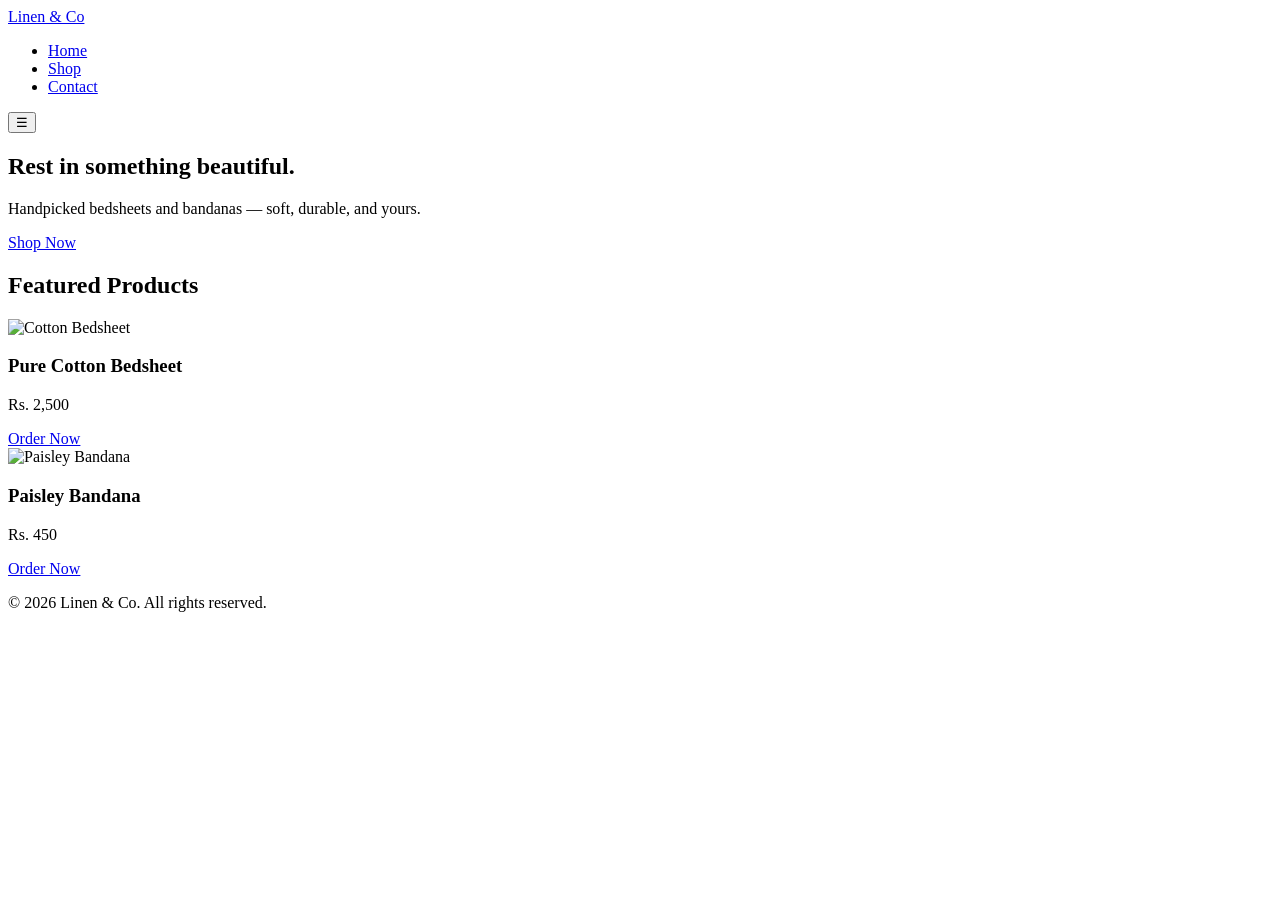
==== index.html @ 3810d9d5 "added basic structure" ====
<!DOCTYPE html>
<html lang="en">
<head>
  <meta charset="UTF-8" />
  <meta name="viewport" content="width=device-width, initial-scale=1.0" />
  <title>Linen & Co — Bedsheets & Bandanas</title>
  <link rel="stylesheet" href="css/style.css" />
  <link href="https://fonts.googleapis.com/css2?family=Cormorant+Garamond:wght@400;600&family=Inter:wght@400;500&display=swap" rel="stylesheet" />
</head>
<body>

  <!-- Navigation -->
  <nav class="navbar">
    <a href="index.html" class="logo">Linen & Co</a>
    <ul class="nav-links">
      <li><a href="index.html">Home</a></li>
      <li><a href="shop.html">Shop</a></li>
      <li><a href="contact.html">Contact</a></li>
    </ul>
    <button class="menu-toggle" id="menuToggle">&#9776;</button>
  </nav>

  <!-- Hero Section -->
  <section class="hero">
    <div class="hero-content">
      <h1>Rest in something beautiful.</h1>
      <p>Handpicked bedsheets and bandanas — soft, durable, and yours.</p>
      <a href="shop.html" class="btn">Shop Now</a>
    </div>
  </section>

  <!-- Featured Products -->
  <section class="featured">
    <h2>Featured Products</h2>
    <div class="product-grid">
      <div class="product-card">
        <img src="images/sheet-1.jpg" alt="Cotton Bedsheet" />
        <h3>Pure Cotton Bedsheet</h3>
        <p class="price">Rs. 2,500</p>
        <a href="contact.html" class="btn-outline">Order Now</a>
      </div>
      <div class="product-card">
        <img src="images/bandana-1.jpg" alt="Paisley Bandana" />
        <h3>Paisley Bandana</h3>
        <p class="price">Rs. 450</p>
        <a href="contact.html" class="btn-outline">Order Now</a>
      </div>
      <!-- Add more cards as needed -->
    </div>
  </section>

  <!-- Footer -->
  <footer>
    <p>&copy; 2026 Linen & Co. All rights reserved.</p>
  </footer>

  <script src="js/main.js"></script>
</body>
</html>
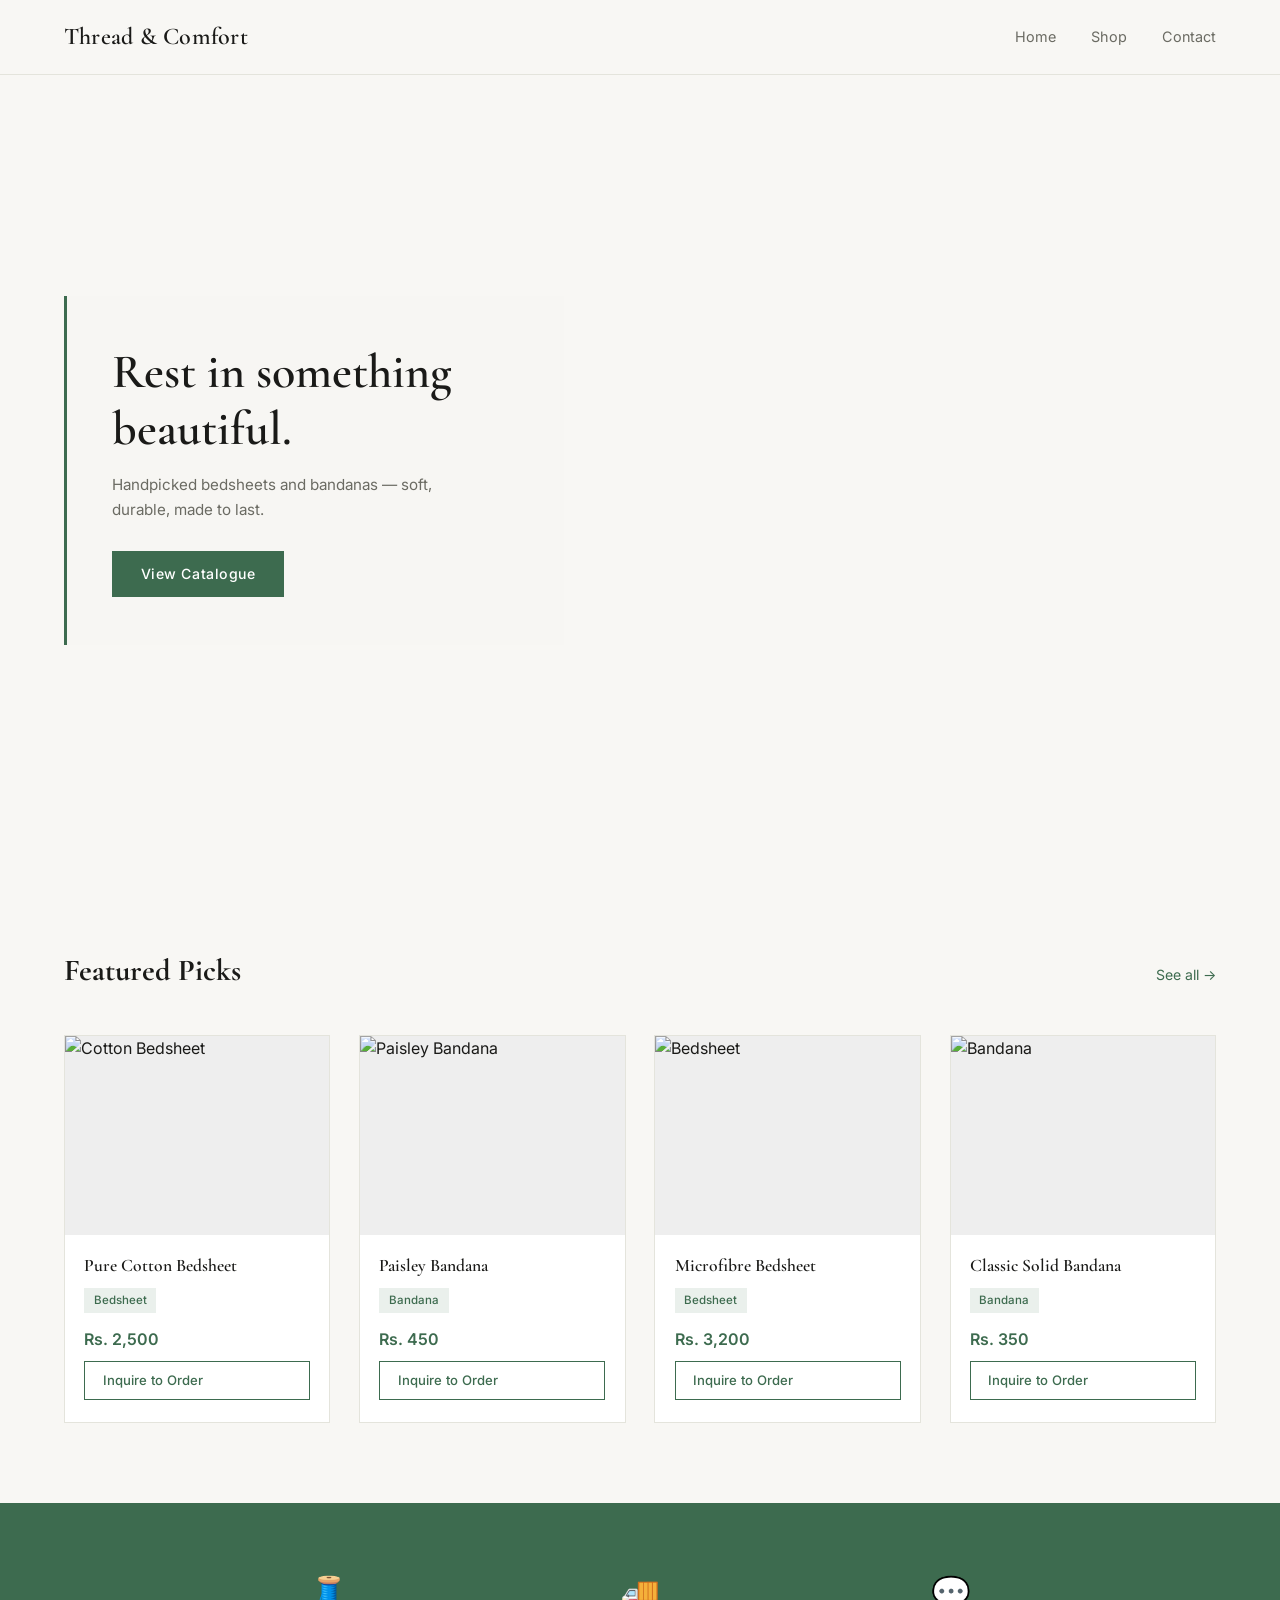
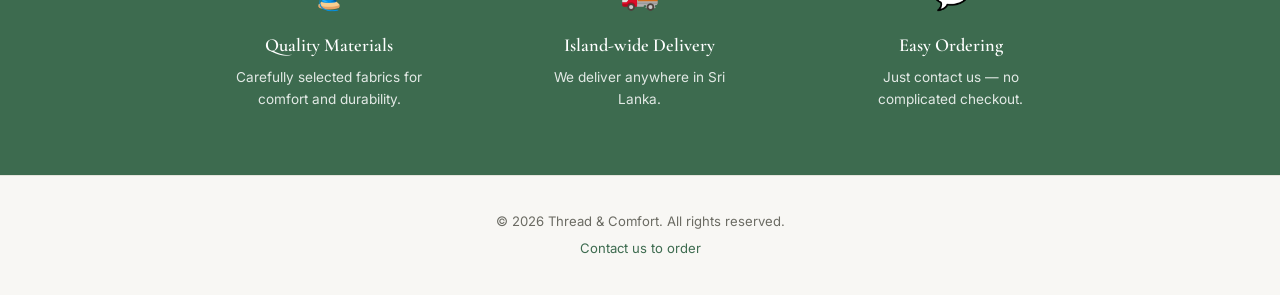
==== commit f0bfb4e1: "added stuff" ====
--- a/index.html
+++ b/index.html
@@ -3,16 +3,15 @@
 <head>
   <meta charset="UTF-8" />
   <meta name="viewport" content="width=device-width, initial-scale=1.0" />
-  <title>Linen & Co — Bedsheets & Bandanas</title>
+  <title>Thread & Comfort — Bedsheets & Bandanas</title>
   <link rel="stylesheet" href="css/style.css" />
   <link href="https://fonts.googleapis.com/css2?family=Cormorant+Garamond:wght@400;600&family=Inter:wght@400;500&display=swap" rel="stylesheet" />
 </head>
 <body>
 
-  <!-- Navigation -->
   <nav class="navbar">
-    <a href="index.html" class="logo">Linen & Co</a>
-    <ul class="nav-links">
+    <a href="index.html" class="logo">Thread & Comfort</a>
+    <ul class="nav-links" id="navLinks">
       <li><a href="index.html">Home</a></li>
       <li><a href="shop.html">Shop</a></li>
       <li><a href="contact.html">Contact</a></li>
@@ -20,38 +19,95 @@
     <button class="menu-toggle" id="menuToggle">&#9776;</button>
   </nav>
 
-  <!-- Hero Section -->
   <section class="hero">
     <div class="hero-content">
       <h1>Rest in something beautiful.</h1>
-      <p>Handpicked bedsheets and bandanas — soft, durable, and yours.</p>
-      <a href="shop.html" class="btn">Shop Now</a>
+      <p>Handpicked bedsheets and bandanas — soft, durable, made to last.</p>
+      <a href="shop.html" class="btn">View Catalogue</a>
     </div>
   </section>
 
-  <!-- Featured Products -->
   <section class="featured">
-    <h2>Featured Products</h2>
+    <div class="section-header">
+      <h2>Featured Picks</h2>
+      <a href="shop.html" class="see-all">See all →</a>
+    </div>
     <div class="product-grid">
+
       <div class="product-card">
-        <img src="images/sheet-1.jpg" alt="Cotton Bedsheet" />
-        <h3>Pure Cotton Bedsheet</h3>
-        <p class="price">Rs. 2,500</p>
-        <a href="contact.html" class="btn-outline">Order Now</a>
+        <div class="card-img-wrap">
+          <img src="images/sheet-1.jpg" alt="Cotton Bedsheet" loading="lazy" />
+        </div>
+        <div class="card-body">
+          <h3>Pure Cotton Bedsheet</h3>
+          <span class="tag">Bedsheet</span>
+          <p class="price">Rs. 2,500</p>
+          <a href="contact.html?item=Pure+Cotton+Bedsheet" class="btn-outline">Inquire to Order</a>
+        </div>
       </div>
+
       <div class="product-card">
-        <img src="images/bandana-1.jpg" alt="Paisley Bandana" />
-        <h3>Paisley Bandana</h3>
-        <p class="price">Rs. 450</p>
-        <a href="contact.html" class="btn-outline">Order Now</a>
+        <div class="card-img-wrap">
+          <img src="images/bandana-1.jpg" alt="Paisley Bandana" loading="lazy" />
+        </div>
+        <div class="card-body">
+          <h3>Paisley Bandana</h3>
+          <span class="tag">Bandana</span>
+          <p class="price">Rs. 450</p>
+          <a href="contact.html?item=Paisley+Bandana" class="btn-outline">Inquire to Order</a>
+        </div>
       </div>
-      <!-- Add more cards as needed -->
+
+      <div class="product-card">
+        <div class="card-img-wrap">
+          <img src="images/sheet-2.jpg" alt="Bedsheet" loading="lazy" />
+        </div>
+        <div class="card-body">
+          <h3>Microfibre Bedsheet</h3>
+          <span class="tag">Bedsheet</span>
+          <p class="price">Rs. 3,200</p>
+          <a href="contact.html?item=Microfibre+Bedsheet" class="btn-outline">Inquire to Order</a>
+        </div>
+      </div>
+
+      <div class="product-card">
+        <div class="card-img-wrap">
+          <img src="images/bandana-2.jpg" alt="Bandana" loading="lazy" />
+        </div>
+        <div class="card-body">
+          <h3>Classic Solid Bandana</h3>
+          <span class="tag">Bandana</span>
+          <p class="price">Rs. 350</p>
+          <a href="contact.html?item=Classic+Solid+Bandana" class="btn-outline">Inquire to Order</a>
+        </div>
+      </div>
+
     </div>
   </section>
 
-  <!-- Footer -->
+  <section class="why-us">
+    <div class="why-grid">
+      <div class="why-item">
+        <span class="why-icon">🧵</span>
+        <h4>Quality Materials</h4>
+        <p>Carefully selected fabrics for comfort and durability.</p>
+      </div>
+      <div class="why-item">
+        <span class="why-icon">🚚</span>
+        <h4>Island-wide Delivery</h4>
+        <p>We deliver anywhere in Sri Lanka.</p>
+      </div>
+      <div class="why-item">
+        <span class="why-icon">💬</span>
+        <h4>Easy Ordering</h4>
+        <p>Just contact us — no complicated checkout.</p>
+      </div>
+    </div>
+  </section>
+
   <footer>
-    <p>&copy; 2026 Linen & Co. All rights reserved.</p>
+    <p>© 2026 Thread & Comfort. All rights reserved.</p>
+    <p><a href="contact.html">Contact us to order</a></p>
   </footer>
 
   <script src="js/main.js"></script>
--- a/css/style.css
+++ b/css/style.css
@@ -0,0 +1,470 @@
+/* ── Reset ── */
+*, *::before, *::after { box-sizing: border-box; margin: 0; padding: 0; }
+
+:root {
+  --bg:       #F8F7F4;
+  --text:     #1A1A18;
+  --accent:   #3D6B4F;
+  --accent-h: #2f5540;
+  --muted:    #6B6B63;
+  --card-bg:  #FFFFFF;
+  --border:   #E4E4DC;
+  --tag-bg:   #EAF0EC;
+}
+
+html { scroll-behavior: smooth; }
+
+body {
+  font-family: 'Inter', sans-serif;
+  background: var(--bg);
+  color: var(--text);
+  line-height: 1.6;
+}
+
+/* ── Navbar ── */
+.navbar {
+  display: flex;
+  align-items: center;
+  justify-content: space-between;
+  padding: 1.1rem 5%;
+  border-bottom: 1px solid var(--border);
+  background: var(--bg);
+  position: sticky;
+  top: 0;
+  z-index: 100;
+  backdrop-filter: blur(8px);
+}
+
+.logo {
+  font-family: 'Cormorant Garamond', serif;
+  font-size: 1.5rem;
+  font-weight: 600;
+  color: var(--text);
+  text-decoration: none;
+  letter-spacing: 0.01em;
+}
+
+.nav-links {
+  list-style: none;
+  display: flex;
+  gap: 2.2rem;
+}
+
+.nav-links a {
+  text-decoration: none;
+  color: var(--muted);
+  font-size: 0.9rem;
+  position: relative;
+  transition: color 0.2s;
+}
+
+.nav-links a::after {
+  content: '';
+  position: absolute;
+  left: 0; bottom: -3px;
+  width: 0; height: 1.5px;
+  background: var(--accent);
+  transition: width 0.25s ease;
+}
+
+.nav-links a:hover { color: var(--text); }
+.nav-links a:hover::after { width: 100%; }
+
+.menu-toggle {
+  display: none;
+  background: none;
+  border: none;
+  font-size: 1.4rem;
+  cursor: pointer;
+  color: var(--text);
+}
+
+/* ── Hero ── */
+.hero {
+  min-height: 88vh;
+  background: url('../images/hero-bg.jpg') center/cover no-repeat;
+  display: flex;
+  align-items: center;
+  padding: 0 5%;
+}
+
+.hero-content {
+  max-width: 500px;
+  background: rgba(248, 247, 244, 0.92);
+  padding: 3rem 2.8rem;
+  border-left: 3px solid var(--accent);
+}
+
+.hero-content h1 {
+  font-family: 'Cormorant Garamond', serif;
+  font-size: clamp(2rem, 4.5vw, 3rem);
+  font-weight: 600;
+  line-height: 1.2;
+  margin-bottom: 0.9rem;
+}
+
+.hero-content p {
+  color: var(--muted);
+  font-size: 0.95rem;
+  margin-bottom: 1.8rem;
+  max-width: 36ch;
+}
+
+/* ── Buttons ── */
+.btn {
+  display: inline-block;
+  background: var(--accent);
+  color: #fff;
+  padding: 0.75rem 1.8rem;
+  text-decoration: none;
+  font-size: 0.88rem;
+  font-weight: 500;
+  letter-spacing: 0.04em;
+  transition: background 0.2s, transform 0.15s;
+}
+.btn:hover {
+  background: var(--accent-h);
+  transform: translateY(-1px);
+}
+
+.btn-outline {
+  display: inline-block;
+  border: 1.5px solid var(--accent);
+  color: var(--accent);
+  padding: 0.5rem 1.1rem;
+  text-decoration: none;
+  font-size: 0.82rem;
+  font-weight: 500;
+  transition: background 0.2s, color 0.2s, transform 0.15s;
+}
+.btn-outline:hover {
+  background: var(--accent);
+  color: #fff;
+  transform: translateY(-1px);
+}
+
+/* ── Featured ── */
+.featured {
+  padding: 5rem 5%;
+}
+
+.section-header {
+  display: flex;
+  align-items: baseline;
+  justify-content: space-between;
+  margin-bottom: 2.5rem;
+}
+
+.section-header h2 {
+  font-family: 'Cormorant Garamond', serif;
+  font-size: 1.9rem;
+}
+
+.see-all {
+  color: var(--accent);
+  text-decoration: none;
+  font-size: 0.88rem;
+  transition: letter-spacing 0.2s;
+}
+.see-all:hover { letter-spacing: 0.05em; }
+
+/* ── Product Grid ── */
+.product-grid {
+  display: grid;
+  grid-template-columns: repeat(auto-fill, minmax(230px, 1fr));
+  gap: 1.8rem;
+}
+
+.product-card {
+  background: var(--card-bg);
+  border: 1px solid var(--border);
+  display: flex;
+  flex-direction: column;
+  transition: transform 0.25s ease, box-shadow 0.25s ease;
+}
+
+.product-card:hover {
+  transform: translateY(-4px);
+  box-shadow: 0 8px 24px rgba(0,0,0,0.08);
+}
+
+.card-img-wrap {
+  overflow: hidden;
+  aspect-ratio: 4/3;
+  background: #eee;
+}
+
+.card-img-wrap img {
+  width: 100%;
+  height: 100%;
+  object-fit: cover;
+  transition: transform 0.4s ease;
+  display: block;
+}
+
+.product-card:hover .card-img-wrap img {
+  transform: scale(1.05);
+}
+
+.card-body {
+  padding: 1.1rem 1.2rem 1.4rem;
+  display: flex;
+  flex-direction: column;
+  gap: 0.5rem;
+  flex: 1;
+}
+
+.card-body h3 {
+  font-family: 'Cormorant Garamond', serif;
+  font-size: 1.1rem;
+  font-weight: 600;
+}
+
+.tag {
+  font-size: 0.72rem;
+  background: var(--tag-bg);
+  color: var(--accent);
+  padding: 0.2rem 0.6rem;
+  display: inline-block;
+  width: fit-content;
+  font-weight: 500;
+}
+
+.price {
+  color: var(--accent);
+  font-weight: 600;
+  font-size: 1rem;
+  margin-top: auto;
+  padding-top: 0.4rem;
+}
+
+/* ── Why Us ── */
+.why-us {
+  background: var(--accent);
+  padding: 4rem 5%;
+}
+
+.why-grid {
+  display: grid;
+  grid-template-columns: repeat(auto-fit, minmax(200px, 1fr));
+  gap: 2rem;
+  max-width: 900px;
+  margin: 0 auto;
+  text-align: center;
+}
+
+.why-item { color: #fff; }
+
+.why-icon {
+  font-size: 2rem;
+  display: block;
+  margin-bottom: 0.8rem;
+}
+
+.why-item h4 {
+  font-family: 'Cormorant Garamond', serif;
+  font-size: 1.15rem;
+  margin-bottom: 0.4rem;
+  font-weight: 600;
+}
+
+.why-item p {
+  font-size: 0.85rem;
+  opacity: 0.85;
+  max-width: 24ch;
+  margin: 0 auto;
+}
+
+/* ── Footer ── */
+footer {
+  text-align: center;
+  padding: 2.2rem;
+  border-top: 1px solid var(--border);
+  color: var(--muted);
+  font-size: 0.82rem;
+  display: flex;
+  flex-direction: column;
+  gap: 0.4rem;
+}
+
+footer a {
+  color: var(--accent);
+  text-decoration: none;
+}
+
+/* ── Mobile ── */
+@media (max-width: 640px) {
+  .nav-links {
+    display: none;
+    flex-direction: column;
+    position: absolute;
+    top: 58px; left: 0; right: 0;
+    background: var(--bg);
+    padding: 1rem 5%;
+    border-bottom: 1px solid var(--border);
+    gap: 1.2rem;
+  }
+  .nav-links.open { display: flex; }
+  .menu-toggle { display: block; }
+  .hero-content { padding: 1.8rem 1.5rem; }
+  .product-grid { grid-template-columns: repeat(2, 1fr); gap: 1rem; }
+}
+
+/* ── Contact Page ── */
+.contact-page {
+  padding: 5rem 5%;
+  display: flex;
+  justify-content: center;
+}
+
+.contact-wrap {
+  width: 100%;
+  max-width: 520px;
+}
+
+.contact-wrap h1 {
+  font-family: 'Cormorant Garamond', serif;
+  font-size: 2.2rem;
+  margin-bottom: 0.6rem;
+}
+
+.contact-sub {
+  color: var(--muted);
+  font-size: 0.9rem;
+  margin-bottom: 2rem;
+  max-width: 44ch;
+}
+
+.whatsapp-btn {
+  background: #25D366;
+  display: block;
+  text-align: center;
+  margin-bottom: 1.5rem;
+  font-size: 0.95rem;
+}
+.whatsapp-btn:hover { background: #1ebe5d; }
+
+.divider {
+  text-align: center;
+  color: var(--muted);
+  font-size: 0.8rem;
+  margin-bottom: 1.5rem;
+  position: relative;
+}
+.divider::before, .divider::after {
+  content: '';
+  position: absolute;
+  top: 50%; width: 38%;
+  height: 1px;
+  background: var(--border);
+}
+.divider::before { left: 0; }
+.divider::after { right: 0; }
+
+.contact-form { display: flex; flex-direction: column; gap: 1.2rem; }
+
+.form-group { display: flex; flex-direction: column; gap: 0.4rem; }
+
+.form-group label { font-size: 0.82rem; font-weight: 500; color: var(--muted); }
+
+.form-group input,
+.form-group textarea {
+  border: 1.5px solid var(--border);
+  background: var(--card-bg);
+  padding: 0.7rem 0.9rem;
+  font-family: 'Inter', sans-serif;
+  font-size: 0.9rem;
+  color: var(--text);
+  outline: none;
+  transition: border-color 0.2s;
+  resize: vertical;
+}
+
+.form-group input:focus,
+.form-group textarea:focus {
+  border-color: var(--accent);
+}
+
+/* ── Shop Page ── */
+.shop-page {
+  padding: 4rem 5% 5rem;
+  max-width: 1200px;
+  margin: 0 auto;
+}
+
+.shop-header {
+  margin-bottom: 2.5rem;
+}
+
+.shop-header h1 {
+  font-family: 'Cormorant Garamond', serif;
+  font-size: 2.2rem;
+  margin-bottom: 0.4rem;
+}
+
+.shop-header p {
+  color: var(--muted);
+  font-size: 0.9rem;
+}
+
+/* ── Filter Bar ── */
+.filter-bar {
+  display: flex;
+  gap: 0.6rem;
+  margin-bottom: 2.5rem;
+  flex-wrap: wrap;
+}
+
+.filter-btn {
+  padding: 0.5rem 1.3rem;
+  border: 1.5px solid var(--border);
+  background: transparent;
+  color: var(--muted);
+  font-family: 'Inter', sans-serif;
+  font-size: 0.85rem;
+  font-weight: 500;
+  cursor: pointer;
+  transition: all 0.2s ease;
+}
+
+.filter-btn:hover {
+  border-color: var(--accent);
+  color: var(--accent);
+}
+
+.filter-btn.active {
+  background: var(--accent);
+  border-color: var(--accent);
+  color: #fff;
+}
+
+/* ── Shop Grid (wider than homepage) ── */
+.shop-grid {
+  grid-template-columns: repeat(auto-fill, minmax(220px, 1fr));
+}
+
+/* ── Product description line ── */
+.product-desc {
+  font-size: 0.82rem;
+  color: var(--muted);
+  line-height: 1.5;
+}
+
+/* ── Filter animation ── */
+.product-card {
+  transition: transform 0.25s ease, box-shadow 0.25s ease,
+              opacity 0.25s ease;
+}
+
+.product-card.hidden {
+  display: none;
+}
+
+/* ── Empty state ── */
+.empty-state {
+  text-align: center;
+  padding: 4rem 0;
+  color: var(--muted);
+  font-size: 0.9rem;
+  width: 100%;
+}
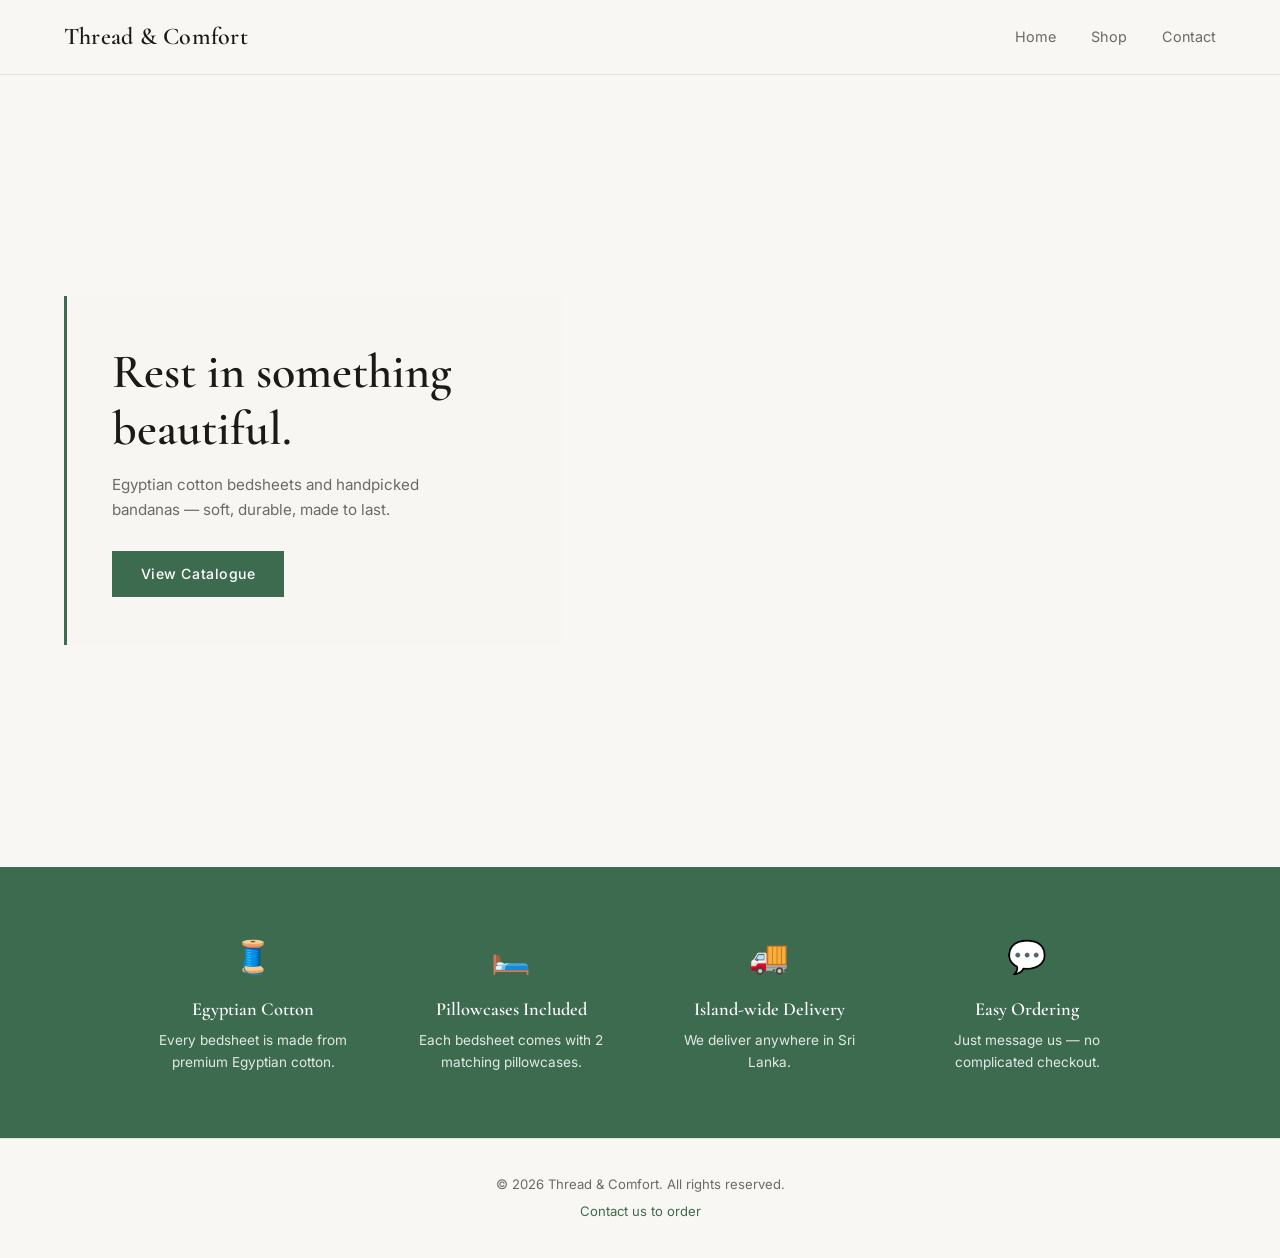
==== commit b7fd58ff: "small changes" ====
--- a/index.html
+++ b/index.html
@@ -22,66 +22,8 @@
   <section class="hero">
     <div class="hero-content">
       <h1>Rest in something beautiful.</h1>
-      <p>Handpicked bedsheets and bandanas — soft, durable, made to last.</p>
+      <p>Egyptian cotton bedsheets and handpicked bandanas — soft, durable, made to last.</p>
       <a href="shop.html" class="btn">View Catalogue</a>
-    </div>
-  </section>
-
-  <section class="featured">
-    <div class="section-header">
-      <h2>Featured Picks</h2>
-      <a href="shop.html" class="see-all">See all →</a>
-    </div>
-    <div class="product-grid">
-
-      <div class="product-card">
-        <div class="card-img-wrap">
-          <img src="images/sheet-1.jpg" alt="Cotton Bedsheet" loading="lazy" />
-        </div>
-        <div class="card-body">
-          <h3>Pure Cotton Bedsheet</h3>
-          <span class="tag">Bedsheet</span>
-          <p class="price">Rs. 2,500</p>
-          <a href="contact.html?item=Pure+Cotton+Bedsheet" class="btn-outline">Inquire to Order</a>
-        </div>
-      </div>
-
-      <div class="product-card">
-        <div class="card-img-wrap">
-          <img src="images/bandana-1.jpg" alt="Paisley Bandana" loading="lazy" />
-        </div>
-        <div class="card-body">
-          <h3>Paisley Bandana</h3>
-          <span class="tag">Bandana</span>
-          <p class="price">Rs. 450</p>
-          <a href="contact.html?item=Paisley+Bandana" class="btn-outline">Inquire to Order</a>
-        </div>
-      </div>
-
-      <div class="product-card">
-        <div class="card-img-wrap">
-          <img src="images/sheet-2.jpg" alt="Bedsheet" loading="lazy" />
-        </div>
-        <div class="card-body">
-          <h3>Microfibre Bedsheet</h3>
-          <span class="tag">Bedsheet</span>
-          <p class="price">Rs. 3,200</p>
-          <a href="contact.html?item=Microfibre+Bedsheet" class="btn-outline">Inquire to Order</a>
-        </div>
-      </div>
-
-      <div class="product-card">
-        <div class="card-img-wrap">
-          <img src="images/bandana-2.jpg" alt="Bandana" loading="lazy" />
-        </div>
-        <div class="card-body">
-          <h3>Classic Solid Bandana</h3>
-          <span class="tag">Bandana</span>
-          <p class="price">Rs. 350</p>
-          <a href="contact.html?item=Classic+Solid+Bandana" class="btn-outline">Inquire to Order</a>
-        </div>
-      </div>
-
     </div>
   </section>
 
@@ -89,8 +31,13 @@
     <div class="why-grid">
       <div class="why-item">
         <span class="why-icon">🧵</span>
-        <h4>Quality Materials</h4>
-        <p>Carefully selected fabrics for comfort and durability.</p>
+        <h4>Egyptian Cotton</h4>
+        <p>Every bedsheet is made from premium Egyptian cotton.</p>
+      </div>
+      <div class="why-item">
+        <span class="why-icon">🛏️</span>
+        <h4>Pillowcases Included</h4>
+        <p>Each bedsheet comes with 2 matching pillowcases.</p>
       </div>
       <div class="why-item">
         <span class="why-icon">🚚</span>
@@ -100,7 +47,7 @@
       <div class="why-item">
         <span class="why-icon">💬</span>
         <h4>Easy Ordering</h4>
-        <p>Just contact us — no complicated checkout.</p>
+        <p>Just message us — no complicated checkout.</p>
       </div>
     </div>
   </section>
--- a/css/style.css
+++ b/css/style.css
@@ -143,31 +143,6 @@
   transform: translateY(-1px);
 }
 
-/* ── Featured ── */
-.featured {
-  padding: 5rem 5%;
-}
-
-.section-header {
-  display: flex;
-  align-items: baseline;
-  justify-content: space-between;
-  margin-bottom: 2.5rem;
-}
-
-.section-header h2 {
-  font-family: 'Cormorant Garamond', serif;
-  font-size: 1.9rem;
-}
-
-.see-all {
-  color: var(--accent);
-  text-decoration: none;
-  font-size: 0.88rem;
-  transition: letter-spacing 0.2s;
-}
-.see-all:hover { letter-spacing: 0.05em; }
-
 /* ── Product Grid ── */
 .product-grid {
   display: grid;
@@ -180,13 +155,15 @@
   border: 1px solid var(--border);
   display: flex;
   flex-direction: column;
-  transition: transform 0.25s ease, box-shadow 0.25s ease;
+  transition: transform 0.25s ease, box-shadow 0.25s ease, opacity 0.25s ease;
 }
 
 .product-card:hover {
   transform: translateY(-4px);
   box-shadow: 0 8px 24px rgba(0,0,0,0.08);
 }
+
+.product-card.hidden { display: none; }
 
 .card-img-wrap {
   overflow: hidden;
@@ -230,6 +207,12 @@
   font-weight: 500;
 }
 
+.product-desc {
+  font-size: 0.82rem;
+  color: var(--muted);
+  line-height: 1.5;
+}
+
 .price {
   color: var(--accent);
   font-weight: 600;
@@ -248,7 +231,7 @@
   display: grid;
   grid-template-columns: repeat(auto-fit, minmax(200px, 1fr));
   gap: 2rem;
-  max-width: 900px;
+  max-width: 1000px;
   margin: 0 auto;
   text-align: center;
 }
@@ -290,6 +273,112 @@
 footer a {
   color: var(--accent);
   text-decoration: none;
+}
+
+/* ── Contact Page ── */
+.contact-page {
+  padding: 5rem 5%;
+  display: flex;
+  justify-content: center;
+}
+
+.contact-wrap {
+  width: 100%;
+  max-width: 520px;
+}
+
+.contact-wrap h1 {
+  font-family: 'Cormorant Garamond', serif;
+  font-size: 2.2rem;
+  margin-bottom: 0.6rem;
+}
+
+.contact-sub {
+  color: var(--muted);
+  font-size: 0.9rem;
+  margin-bottom: 2rem;
+  max-width: 44ch;
+}
+
+.inquiry-item {
+  background: var(--tag-bg);
+  border-left: 3px solid var(--accent);
+  padding: 0.9rem 1.1rem;
+  font-size: 0.9rem;
+  margin-bottom: 1.5rem;
+}
+
+.whatsapp-btn {
+  background: #25D366;
+  display: block;
+  text-align: center;
+  font-size: 0.95rem;
+}
+.whatsapp-btn:hover { background: #1ebe5d; }
+
+/* ── Shop Page ── */
+.shop-page {
+  padding: 4rem 5% 5rem;
+  max-width: 1200px;
+  margin: 0 auto;
+}
+
+.shop-header { margin-bottom: 2.5rem; }
+
+.shop-header h1 {
+  font-family: 'Cormorant Garamond', serif;
+  font-size: 2.2rem;
+  margin-bottom: 0.4rem;
+}
+
+.shop-header p {
+  color: var(--muted);
+  font-size: 0.9rem;
+  max-width: 64ch;
+}
+
+/* ── Filter Bar ── */
+.filter-bar {
+  display: flex;
+  gap: 0.6rem;
+  margin-bottom: 2.5rem;
+  flex-wrap: wrap;
+}
+
+.filter-btn {
+  padding: 0.5rem 1.3rem;
+  border: 1.5px solid var(--border);
+  background: transparent;
+  color: var(--muted);
+  font-family: 'Inter', sans-serif;
+  font-size: 0.85rem;
+  font-weight: 500;
+  cursor: pointer;
+  transition: all 0.2s ease;
+}
+
+.filter-btn:hover {
+  border-color: var(--accent);
+  color: var(--accent);
+}
+
+.filter-btn.active {
+  background: var(--accent);
+  border-color: var(--accent);
+  color: #fff;
+}
+
+.shop-grid {
+  grid-template-columns: repeat(auto-fill, minmax(220px, 1fr));
+}
+
+/* ── Empty state ── */
+.empty-state {
+  text-align: center;
+  padding: 4rem 0;
+  color: var(--muted);
+  font-size: 0.9rem;
+  width: 100%;
 }
 
 /* ── Mobile ── */
@@ -308,163 +397,4 @@
   .menu-toggle { display: block; }
   .hero-content { padding: 1.8rem 1.5rem; }
   .product-grid { grid-template-columns: repeat(2, 1fr); gap: 1rem; }
-}
-
-/* ── Contact Page ── */
-.contact-page {
-  padding: 5rem 5%;
-  display: flex;
-  justify-content: center;
-}
-
-.contact-wrap {
-  width: 100%;
-  max-width: 520px;
-}
-
-.contact-wrap h1 {
-  font-family: 'Cormorant Garamond', serif;
-  font-size: 2.2rem;
-  margin-bottom: 0.6rem;
-}
-
-.contact-sub {
-  color: var(--muted);
-  font-size: 0.9rem;
-  margin-bottom: 2rem;
-  max-width: 44ch;
-}
-
-.whatsapp-btn {
-  background: #25D366;
-  display: block;
-  text-align: center;
-  margin-bottom: 1.5rem;
-  font-size: 0.95rem;
-}
-.whatsapp-btn:hover { background: #1ebe5d; }
-
-.divider {
-  text-align: center;
-  color: var(--muted);
-  font-size: 0.8rem;
-  margin-bottom: 1.5rem;
-  position: relative;
-}
-.divider::before, .divider::after {
-  content: '';
-  position: absolute;
-  top: 50%; width: 38%;
-  height: 1px;
-  background: var(--border);
-}
-.divider::before { left: 0; }
-.divider::after { right: 0; }
-
-.contact-form { display: flex; flex-direction: column; gap: 1.2rem; }
-
-.form-group { display: flex; flex-direction: column; gap: 0.4rem; }
-
-.form-group label { font-size: 0.82rem; font-weight: 500; color: var(--muted); }
-
-.form-group input,
-.form-group textarea {
-  border: 1.5px solid var(--border);
-  background: var(--card-bg);
-  padding: 0.7rem 0.9rem;
-  font-family: 'Inter', sans-serif;
-  font-size: 0.9rem;
-  color: var(--text);
-  outline: none;
-  transition: border-color 0.2s;
-  resize: vertical;
-}
-
-.form-group input:focus,
-.form-group textarea:focus {
-  border-color: var(--accent);
-}
-
-/* ── Shop Page ── */
-.shop-page {
-  padding: 4rem 5% 5rem;
-  max-width: 1200px;
-  margin: 0 auto;
-}
-
-.shop-header {
-  margin-bottom: 2.5rem;
-}
-
-.shop-header h1 {
-  font-family: 'Cormorant Garamond', serif;
-  font-size: 2.2rem;
-  margin-bottom: 0.4rem;
-}
-
-.shop-header p {
-  color: var(--muted);
-  font-size: 0.9rem;
-}
-
-/* ── Filter Bar ── */
-.filter-bar {
-  display: flex;
-  gap: 0.6rem;
-  margin-bottom: 2.5rem;
-  flex-wrap: wrap;
-}
-
-.filter-btn {
-  padding: 0.5rem 1.3rem;
-  border: 1.5px solid var(--border);
-  background: transparent;
-  color: var(--muted);
-  font-family: 'Inter', sans-serif;
-  font-size: 0.85rem;
-  font-weight: 500;
-  cursor: pointer;
-  transition: all 0.2s ease;
-}
-
-.filter-btn:hover {
-  border-color: var(--accent);
-  color: var(--accent);
-}
-
-.filter-btn.active {
-  background: var(--accent);
-  border-color: var(--accent);
-  color: #fff;
-}
-
-/* ── Shop Grid (wider than homepage) ── */
-.shop-grid {
-  grid-template-columns: repeat(auto-fill, minmax(220px, 1fr));
-}
-
-/* ── Product description line ── */
-.product-desc {
-  font-size: 0.82rem;
-  color: var(--muted);
-  line-height: 1.5;
-}
-
-/* ── Filter animation ── */
-.product-card {
-  transition: transform 0.25s ease, box-shadow 0.25s ease,
-              opacity 0.25s ease;
-}
-
-.product-card.hidden {
-  display: none;
-}
-
-/* ── Empty state ── */
-.empty-state {
-  text-align: center;
-  padding: 4rem 0;
-  color: var(--muted);
-  font-size: 0.9rem;
-  width: 100%;
 }
